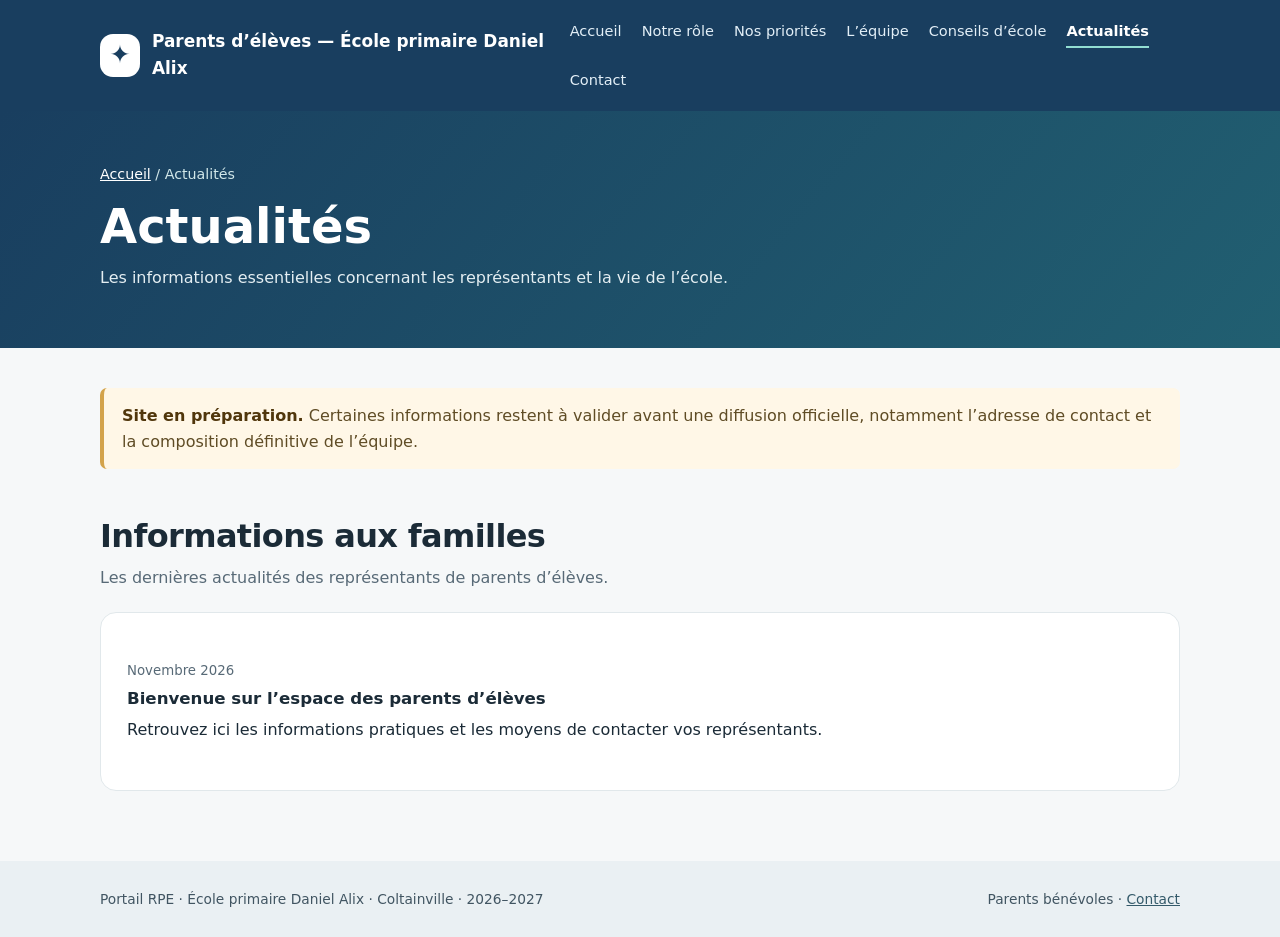
==== actualites.html @ e793947f "Add files via upload" ====
<!doctype html><html lang="fr"><head><meta charset="utf-8"><meta name="viewport" content="width=device-width, initial-scale=1"><meta name="theme-color" content="#193e5f"><title>Actualités | RPE École Daniel Alix – Coltainville</title><meta name="description" content="Les informations essentielles concernant les représentants et la vie de l’école."><link rel="stylesheet" href="style.css"></head><body><header class="sitehead"><div class="wrap top"><a href="index.html" class="brand"><span class="logo" aria-hidden="true">✦</span><span>Parents d’élèves <span id="school-title">— École Daniel Alix</span></span></a><nav class="nav" aria-label="Navigation principale"><a href="index.html">Accueil</a><a href="role.html">Notre rôle</a><a href="priorites.html">Nos priorités</a><a href="equipe.html">L’équipe</a><a href="conseils.html">Conseils d’école</a><a href="actualites.html" class="active" aria-current="page">Actualités</a><a href="contact.html">Contact</a></nav></div></header><section class="pagehero"><div class="wrap"><div class="breadcrumb"><a href="index.html">Accueil</a> / Actualités</div><h1>Actualités</h1><p>Les informations essentielles concernant les représentants et la vie de l’école.</p></div></section><main class="wrap page-content"><div class="notice" id="demo-note"><strong>Site en préparation.</strong> Certaines informations restent à valider avant une diffusion officielle, notamment l’adresse de contact et la composition définitive de l’équipe.</div><section class="section"><h2>Informations aux familles</h2><p class="lead">Les dernières actualités des représentants de parents d’élèves.</p><div class="panel" id="news-list"><p class="muted">Les actualités seront publiées prochainement.</p></div></section></main><footer class="footer"><div class="wrap"><span>Portail RPE · <span id="footer-school">École primaire Daniel Alix</span> · <span id="footer-city">Coltainville</span> · <span id="footer-year">2026–2027</span></span><span>Parents bénévoles · <a href="contact.html">Contact</a></span></div></footer><script src="configuration.js"></script><script src="site.js"></script></body></html>
---- style.css ----
:root{--navy:#193e5f;--dark:#102b43;--teal:#167b7a;--cream:#f6f8f9;--ink:#1b2b37;--muted:#586a77;--line:#e1e8eb;--white:#fff;--accent:#e4f4f1}*{box-sizing:border-box}html{scroll-behavior:smooth}body{margin:0;background:var(--cream);color:var(--ink);font:16px/1.6 system-ui,-apple-system,'Segoe UI',sans-serif}a{color:var(--teal)}button,input,textarea{font:inherit}button{cursor:pointer}.wrap{width:min(1080px,calc(100% - 36px));margin:auto}.sitehead{background:var(--navy);color:white}.top{display:flex;align-items:center;justify-content:space-between;gap:15px;padding:19px 0}.brand{display:flex;align-items:center;gap:12px;font-weight:800;color:white;text-decoration:none;font-size:1.06rem}.logo{width:43px;height:43px;background:#fff;color:var(--navy);border-radius:13px;display:grid;place-items:center;font-size:25px}.nav{display:flex;flex-wrap:wrap;gap:20px}.nav a{color:#e3eff7;text-decoration:none;font-size:.91rem}.nav a:hover,.nav a:focus{text-decoration:underline}.hero{padding:68px 0 79px;background:linear-gradient(130deg,#193e5f,#215f71);color:white}.eyebrow{display:inline-block;background:#ffffff20;border:1px solid #ffffff44;padding:4px 11px;border-radius:30px;font-size:.84rem;font-weight:700;letter-spacing:.03em}.hero h1{font-size:clamp(2rem,5.5vw,3.45rem);line-height:1.1;letter-spacing:-.035em;margin:23px 0 17px;max-width:690px}.hero p{max-width:650px;font-size:1.11rem;color:#e4eef2;margin:0 0 26px}.actions{display:flex;gap:12px;flex-wrap:wrap}.btn{display:inline-flex;align-items:center;justify-content:center;text-decoration:none;border:0;border-radius:11px;padding:12px 18px;font-weight:750;min-height:45px}.btn.light{background:white;color:var(--navy)}.btn.outline{border:1px solid #9ebdce;color:white}.btn.teal{background:var(--teal);color:white}.btn:focus-visible,.nav a:focus-visible{outline:3px solid #ffcc6a;outline-offset:3px}main{padding:40px 0 70px}.notice{border-left:4px solid #d3a34b;background:#fff7e7;padding:15px 18px;border-radius:7px;margin-bottom:34px;color:#5f4c25}.notice strong{color:#50360b}.section{margin-top:48px}.section h2{font-size:clamp(1.45rem,3vw,2rem);line-height:1.2;letter-spacing:-.02em;margin:0 0 9px}.lead{color:var(--muted);margin:0 0 22px}.cards{display:grid;grid-template-columns:repeat(3,1fr);gap:15px}.card{background:white;border:1px solid var(--line);box-shadow:0 2px 10px #092c4210;border-radius:16px;padding:22px}.card .symbol{font-size:26px}.card h3{margin:9px 0 5px;font-size:1.08rem}.card p{margin:0;color:var(--muted);font-size:.96rem}.two{display:grid;grid-template-columns:1fr 1fr;gap:18px}.panel{background:white;border:1px solid var(--line);border-radius:16px;padding:26px}.panel h3{margin:0 0 12px}.panel p{margin:0 0 14px}.pill{display:inline-block;background:var(--accent);color:#126160;font-weight:700;padding:4px 9px;font-size:.77rem;border-radius:30px}.muted{color:var(--muted)}ul.simple{padding-left:20px;margin-bottom:0}li{margin:7px 0}.news{border-top:1px solid var(--line);padding:18px 0}.news:first-of-type{border-top:0}.news h3{margin:3px 0;font-size:1.04rem}.news p{margin:4px 0}.form{display:grid;gap:14px}.field{display:grid;gap:5px;font-weight:650;font-size:.93rem}.field input,.field textarea{border:1px solid #a9b9c2;border-radius:9px;padding:10px 12px;min-width:0;background:white;color:var(--ink)}.field textarea{resize:vertical;min-height:130px}.field input:focus,.field textarea:focus{outline:3px solid #ace0d9;border-color:var(--teal)}.help{font-size:.85rem;color:var(--muted)}.footer{padding:27px 0;background:#eaf0f3;color:#415562;font-size:.86rem}.footer a{color:#345a6a}.footer .wrap{display:flex;justify-content:space-between;gap:15px;flex-wrap:wrap}.priority-grid{display:grid;grid-template-columns:repeat(2,minmax(0,1fr));gap:15px}.priority{display:flex;gap:15px;align-items:flex-start}.priority-icon{width:49px;height:49px;flex:0 0 49px;display:grid;place-items:center;background:#e8f3ec;border-radius:14px;font-size:25px}.priority h3{margin:0 0 5px;font-size:1.04rem}.priority p{margin:0;color:var(--muted);font-size:.94rem}.objective{margin-top:16px;background:#eaf4e9;border:1px solid #c6dcc5;border-radius:16px;padding:23px;text-align:center}.objective h3{margin:0 0 8px;color:var(--navy)}.objective p{margin:0 auto;max-width:760px}.team-groups{display:grid;grid-template-columns:repeat(2,minmax(0,1fr));gap:18px;margin-top:16px}.team-group{border:1px solid var(--line);border-radius:14px;padding:18px;background:#f8fafb}.team-group h3{margin:0 0 12px;color:var(--navy)}.team-group ul{list-style:none;padding:0;margin:0;display:grid;gap:8px}.team-group li{margin:0;background:white;border:1px solid var(--line);border-radius:9px;padding:9px 12px;font-weight:600}@media(max-width:640px){.team-groups{grid-template-columns:1fr}}.hide{display:none!important}#noemail{background:#fff3e6;border:1px solid #ecc78b;padding:11px;border-radius:9px;font-size:.91rem}.contact-options{padding:14px;border-radius:12px;background:#ecf7f5;margin-bottom:15px}.contact-options p{margin:0}@media(max-width:780px){.top{align-items:flex-start;flex-direction:column}.nav{gap:8px 18px}.hero{padding:48px 0 57px}.cards{grid-template-columns:1fr}.priority-grid{grid-template-columns:1fr}.two{grid-template-columns:1fr}.panel{padding:20px}.section{margin-top:39px}}

/* Navigation et documents multipages */
.nav a.active{color:#fff;border-bottom:2px solid #92ded2;padding-bottom:4px;font-weight:750}.pagehero{background:linear-gradient(130deg,#193e5f,#215f71);color:white;padding:52px 0 58px}.pagehero h1{font-size:clamp(2rem,5vw,3rem);line-height:1.15;margin:14px 0 10px}.pagehero p{max-width:700px;color:#e4eef2;margin:0}.breadcrumb{font-size:.89rem;color:#d1e7e9}.breadcrumb a{color:white}.page-content{min-height:43vh}.linkcard{display:block;text-decoration:none;color:var(--ink);transition:transform .15s,box-shadow .15s}.linkcard:hover{transform:translateY(-3px);box-shadow:0 7px 22px #092c4222}.linkcard .more{display:inline-block;margin-top:14px;color:var(--teal);font-weight:750}.doclist{display:grid;gap:12px}.docitem{display:flex;align-items:center;justify-content:space-between;gap:20px;border:1px solid var(--line);background:white;border-radius:13px;padding:16px 19px}.docitem strong{display:block}.docitem small{color:var(--muted)}.docitem .btn{flex-shrink:0}.empty{background:#fff;padding:20px;border:1px dashed #b9c9ce;border-radius:13px;color:var(--muted)}.backlink{display:inline-block;margin:25px 0 0}.sitehead .top{min-height:78px}@media(max-width:650px){.docitem{align-items:flex-start;flex-direction:column}.docitem .btn{width:100%}}
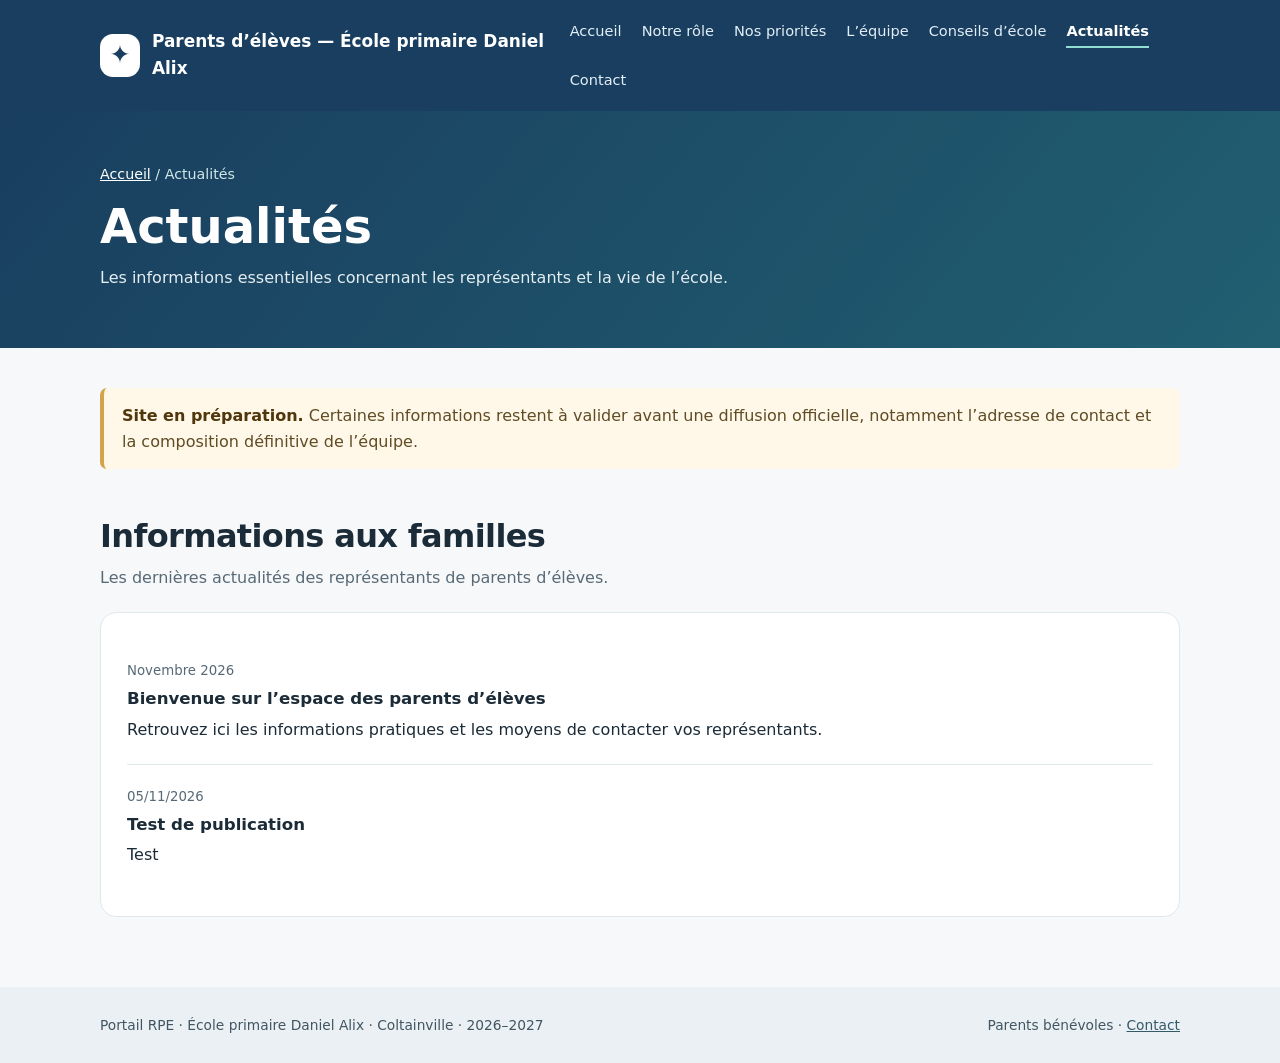
==== commit 19bb0caa: "Add files via upload" ====
--- a/actualites.html
+++ b/actualites.html
@@ -1 +1,2 @@
-<!doctype html><html lang="fr"><head><meta charset="utf-8"><meta name="viewport" content="width=device-width, initial-scale=1"><meta name="theme-color" content="#193e5f"><title>Actualités | RPE École Daniel Alix – Coltainville</title><meta name="description" content="Les informations essentielles concernant les représentants et la vie de l’école."><link rel="stylesheet" href="style.css"></head><body><header class="sitehead"><div class="wrap top"><a href="index.html" class="brand"><span class="logo" aria-hidden="true">✦</span><span>Parents d’élèves <span id="school-title">— École Daniel Alix</span></span></a><nav class="nav" aria-label="Navigation principale"><a href="index.html">Accueil</a><a href="role.html">Notre rôle</a><a href="priorites.html">Nos priorités</a><a href="equipe.html">L’équipe</a><a href="conseils.html">Conseils d’école</a><a href="actualites.html" class="active" aria-current="page">Actualités</a><a href="contact.html">Contact</a></nav></div></header><section class="pagehero"><div class="wrap"><div class="breadcrumb"><a href="index.html">Accueil</a> / Actualités</div><h1>Actualités</h1><p>Les informations essentielles concernant les représentants et la vie de l’école.</p></div></section><main class="wrap page-content"><div class="notice" id="demo-note"><strong>Site en préparation.</strong> Certaines informations restent à valider avant une diffusion officielle, notamment l’adresse de contact et la composition définitive de l’équipe.</div><section class="section"><h2>Informations aux familles</h2><p class="lead">Les dernières actualités des représentants de parents d’élèves.</p><div class="panel" id="news-list"><p class="muted">Les actualités seront publiées prochainement.</p></div></section></main><footer class="footer"><div class="wrap"><span>Portail RPE · <span id="footer-school">École primaire Daniel Alix</span> · <span id="footer-city">Coltainville</span> · <span id="footer-year">2026–2027</span></span><span>Parents bénévoles · <a href="contact.html">Contact</a></span></div></footer><script src="configuration.js"></script><script src="site.js"></script></body></html>+<!DOCTYPE html>
+<html lang="fr"><head><meta charset="utf-8"/><meta content="width=device-width, initial-scale=1" name="viewport"/><meta content="#193e5f" name="theme-color"/><title>Actualités | RPE École Daniel Alix – Coltainville</title><meta content="Les informations essentielles concernant les représentants et la vie de l’école." name="description"/><link href="style.css" rel="stylesheet"/></head><body data-page-cms="actualites"><header class="sitehead"><div class="wrap top"><a class="brand" href="index.html"><span aria-hidden="true" class="logo">✦</span><span>Parents d’élèves <span id="school-title">— École Daniel Alix</span></span></a><nav aria-label="Navigation principale" class="nav"><a href="index.html">Accueil</a><a href="role.html">Notre rôle</a><a href="priorites.html">Nos priorités</a><a href="equipe.html">L’équipe</a><a href="conseils.html">Conseils d’école</a><a aria-current="page" class="active" href="actualites.html">Actualités</a><a href="contact.html">Contact</a></nav></div></header><section class="pagehero"><div class="wrap"><div class="breadcrumb"><a href="index.html">Accueil</a> / Actualités</div><h1 data-cms-key="titre_01">Actualités</h1><p data-cms-key="texte_02">Les informations essentielles concernant les représentants et la vie de l’école.</p></div></section><main class="wrap page-content"><div class="notice" id="demo-note"><strong>Site en préparation.</strong> Certaines informations restent à valider avant une diffusion officielle, notamment l’adresse de contact et la composition définitive de l’équipe.</div><section class="section"><h2 data-cms-key="rubrique_03">Informations aux familles</h2><p class="lead" data-cms-key="texte_04">Les dernières actualités des représentants de parents d’élèves.</p><div class="panel" id="news-list"><p class="muted">Les actualités seront publiées prochainement.</p></div></section></main><footer class="footer"><div class="wrap"><span>Portail RPE · <span id="footer-school">École primaire Daniel Alix</span> · <span id="footer-city">Coltainville</span> · <span id="footer-year">2026–2027</span></span><span>Parents bénévoles · <a href="contact.html">Contact</a></span></div></footer><script src="configuration.js"></script><script src="site.js"></script></body></html>
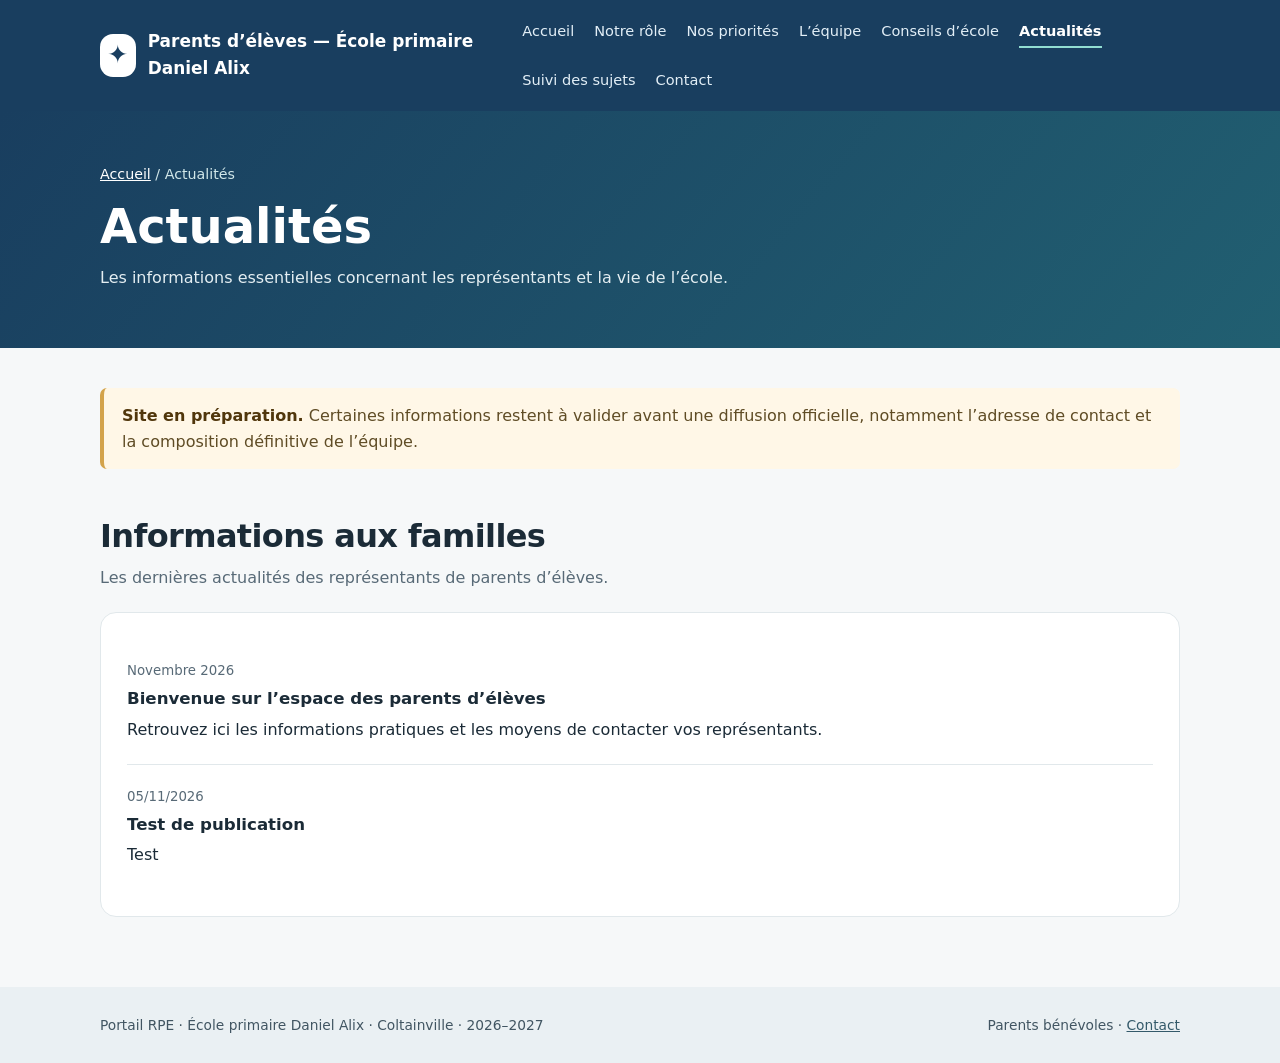
==== commit d0885da8: "Add files via upload" ====
--- a/actualites.html
+++ b/actualites.html
@@ -1,2 +1,3 @@
 <!DOCTYPE html>
-<html lang="fr"><head><meta charset="utf-8"/><meta content="width=device-width, initial-scale=1" name="viewport"/><meta content="#193e5f" name="theme-color"/><title>Actualités | RPE École Daniel Alix – Coltainville</title><meta content="Les informations essentielles concernant les représentants et la vie de l’école." name="description"/><link href="style.css" rel="stylesheet"/></head><body data-page-cms="actualites"><header class="sitehead"><div class="wrap top"><a class="brand" href="index.html"><span aria-hidden="true" class="logo">✦</span><span>Parents d’élèves <span id="school-title">— École Daniel Alix</span></span></a><nav aria-label="Navigation principale" class="nav"><a href="index.html">Accueil</a><a href="role.html">Notre rôle</a><a href="priorites.html">Nos priorités</a><a href="equipe.html">L’équipe</a><a href="conseils.html">Conseils d’école</a><a aria-current="page" class="active" href="actualites.html">Actualités</a><a href="contact.html">Contact</a></nav></div></header><section class="pagehero"><div class="wrap"><div class="breadcrumb"><a href="index.html">Accueil</a> / Actualités</div><h1 data-cms-key="titre_01">Actualités</h1><p data-cms-key="texte_02">Les informations essentielles concernant les représentants et la vie de l’école.</p></div></section><main class="wrap page-content"><div class="notice" id="demo-note"><strong>Site en préparation.</strong> Certaines informations restent à valider avant une diffusion officielle, notamment l’adresse de contact et la composition définitive de l’équipe.</div><section class="section"><h2 data-cms-key="rubrique_03">Informations aux familles</h2><p class="lead" data-cms-key="texte_04">Les dernières actualités des représentants de parents d’élèves.</p><div class="panel" id="news-list"><p class="muted">Les actualités seront publiées prochainement.</p></div></section></main><footer class="footer"><div class="wrap"><span>Portail RPE · <span id="footer-school">École primaire Daniel Alix</span> · <span id="footer-city">Coltainville</span> · <span id="footer-year">2026–2027</span></span><span>Parents bénévoles · <a href="contact.html">Contact</a></span></div></footer><script src="configuration.js"></script><script src="site.js"></script></body></html>+
+<html lang="fr"><head><meta charset="utf-8"/><meta content="width=device-width, initial-scale=1" name="viewport"/><meta content="#193e5f" name="theme-color"/><title>Actualités | RPE École Daniel Alix – Coltainville</title><meta content="Les informations essentielles concernant les représentants et la vie de l’école." name="description"/><link href="style.css" rel="stylesheet"/></head><body data-page-cms="actualites"><header class="sitehead"><div class="wrap top"><a class="brand" href="index.html"><span aria-hidden="true" class="logo">✦</span><span>Parents d’élèves <span id="school-title">— École Daniel Alix</span></span></a><nav aria-label="Navigation principale" class="nav"><a href="index.html">Accueil</a><a href="role.html">Notre rôle</a><a href="priorites.html">Nos priorités</a><a href="equipe.html">L’équipe</a><a href="conseils.html">Conseils d’école</a><a aria-current="page" class="active" href="actualites.html">Actualités</a><a href="suivi.html">Suivi des sujets</a><a href="contact.html">Contact</a></nav></div></header><section class="pagehero"><div class="wrap"><div class="breadcrumb"><a href="index.html">Accueil</a> / Actualités</div><h1 data-cms-key="titre_01">Actualités</h1><p data-cms-key="texte_02">Les informations essentielles concernant les représentants et la vie de l’école.</p></div></section><main class="wrap page-content"><div class="notice" id="demo-note"><strong>Site en préparation.</strong> Certaines informations restent à valider avant une diffusion officielle, notamment l’adresse de contact et la composition définitive de l’équipe.</div><section class="section"><h2 data-cms-key="rubrique_03">Informations aux familles</h2><p class="lead" data-cms-key="texte_04">Les dernières actualités des représentants de parents d’élèves.</p><div class="panel" id="news-list"><p class="muted">Les actualités seront publiées prochainement.</p></div></section></main><footer class="footer"><div class="wrap"><span>Portail RPE · <span id="footer-school">École primaire Daniel Alix</span> · <span id="footer-city">Coltainville</span> · <span id="footer-year">2026–2027</span></span><span>Parents bénévoles · <a href="contact.html">Contact</a></span></div></footer><script src="configuration.js"></script><script src="site.js"></script></body></html>
--- a/style.css
+++ b/style.css
@@ -2,4 +2,14 @@
 :root{--navy:#193e5f;--dark:#102b43;--teal:#167b7a;--cream:#f6f8f9;--ink:#1b2b37;--muted:#586a77;--line:#e1e8eb;--white:#fff;--accent:#e4f4f1}*{box-sizing:border-box}html{scroll-behavior:smooth}body{margin:0;background:var(--cream);color:var(--ink);font:16px/1.6 system-ui,-apple-system,'Segoe UI',sans-serif}a{color:var(--teal)}button,input,textarea{font:inherit}button{cursor:pointer}.wrap{width:min(1080px,calc(100% - 36px));margin:auto}.sitehead{background:var(--navy);color:white}.top{display:flex;align-items:center;justify-content:space-between;gap:15px;padding:19px 0}.brand{display:flex;align-items:center;gap:12px;font-weight:800;color:white;text-decoration:none;font-size:1.06rem}.logo{width:43px;height:43px;background:#fff;color:var(--navy);border-radius:13px;display:grid;place-items:center;font-size:25px}.nav{display:flex;flex-wrap:wrap;gap:20px}.nav a{color:#e3eff7;text-decoration:none;font-size:.91rem}.nav a:hover,.nav a:focus{text-decoration:underline}.hero{padding:68px 0 79px;background:linear-gradient(130deg,#193e5f,#215f71);color:white}.eyebrow{display:inline-block;background:#ffffff20;border:1px solid #ffffff44;padding:4px 11px;border-radius:30px;font-size:.84rem;font-weight:700;letter-spacing:.03em}.hero h1{font-size:clamp(2rem,5.5vw,3.45rem);line-height:1.1;letter-spacing:-.035em;margin:23px 0 17px;max-width:690px}.hero p{max-width:650px;font-size:1.11rem;color:#e4eef2;margin:0 0 26px}.actions{display:flex;gap:12px;flex-wrap:wrap}.btn{display:inline-flex;align-items:center;justify-content:center;text-decoration:none;border:0;border-radius:11px;padding:12px 18px;font-weight:750;min-height:45px}.btn.light{background:white;color:var(--navy)}.btn.outline{border:1px solid #9ebdce;color:white}.btn.teal{background:var(--teal);color:white}.btn:focus-visible,.nav a:focus-visible{outline:3px solid #ffcc6a;outline-offset:3px}main{padding:40px 0 70px}.notice{border-left:4px solid #d3a34b;background:#fff7e7;padding:15px 18px;border-radius:7px;margin-bottom:34px;color:#5f4c25}.notice strong{color:#50360b}.section{margin-top:48px}.section h2{font-size:clamp(1.45rem,3vw,2rem);line-height:1.2;letter-spacing:-.02em;margin:0 0 9px}.lead{color:var(--muted);margin:0 0 22px}.cards{display:grid;grid-template-columns:repeat(3,1fr);gap:15px}.card{background:white;border:1px solid var(--line);box-shadow:0 2px 10px #092c4210;border-radius:16px;padding:22px}.card .symbol{font-size:26px}.card h3{margin:9px 0 5px;font-size:1.08rem}.card p{margin:0;color:var(--muted);font-size:.96rem}.two{display:grid;grid-template-columns:1fr 1fr;gap:18px}.panel{background:white;border:1px solid var(--line);border-radius:16px;padding:26px}.panel h3{margin:0 0 12px}.panel p{margin:0 0 14px}.pill{display:inline-block;background:var(--accent);color:#126160;font-weight:700;padding:4px 9px;font-size:.77rem;border-radius:30px}.muted{color:var(--muted)}ul.simple{padding-left:20px;margin-bottom:0}li{margin:7px 0}.news{border-top:1px solid var(--line);padding:18px 0}.news:first-of-type{border-top:0}.news h3{margin:3px 0;font-size:1.04rem}.news p{margin:4px 0}.form{display:grid;gap:14px}.field{display:grid;gap:5px;font-weight:650;font-size:.93rem}.field input,.field textarea{border:1px solid #a9b9c2;border-radius:9px;padding:10px 12px;min-width:0;background:white;color:var(--ink)}.field textarea{resize:vertical;min-height:130px}.field input:focus,.field textarea:focus{outline:3px solid #ace0d9;border-color:var(--teal)}.help{font-size:.85rem;color:var(--muted)}.footer{padding:27px 0;background:#eaf0f3;color:#415562;font-size:.86rem}.footer a{color:#345a6a}.footer .wrap{display:flex;justify-content:space-between;gap:15px;flex-wrap:wrap}.priority-grid{display:grid;grid-template-columns:repeat(2,minmax(0,1fr));gap:15px}.priority{display:flex;gap:15px;align-items:flex-start}.priority-icon{width:49px;height:49px;flex:0 0 49px;display:grid;place-items:center;background:#e8f3ec;border-radius:14px;font-size:25px}.priority h3{margin:0 0 5px;font-size:1.04rem}.priority p{margin:0;color:var(--muted);font-size:.94rem}.objective{margin-top:16px;background:#eaf4e9;border:1px solid #c6dcc5;border-radius:16px;padding:23px;text-align:center}.objective h3{margin:0 0 8px;color:var(--navy)}.objective p{margin:0 auto;max-width:760px}.team-groups{display:grid;grid-template-columns:repeat(2,minmax(0,1fr));gap:18px;margin-top:16px}.team-group{border:1px solid var(--line);border-radius:14px;padding:18px;background:#f8fafb}.team-group h3{margin:0 0 12px;color:var(--navy)}.team-group ul{list-style:none;padding:0;margin:0;display:grid;gap:8px}.team-group li{margin:0;background:white;border:1px solid var(--line);border-radius:9px;padding:9px 12px;font-weight:600}@media(max-width:640px){.team-groups{grid-template-columns:1fr}}.hide{display:none!important}#noemail{background:#fff3e6;border:1px solid #ecc78b;padding:11px;border-radius:9px;font-size:.91rem}.contact-options{padding:14px;border-radius:12px;background:#ecf7f5;margin-bottom:15px}.contact-options p{margin:0}@media(max-width:780px){.top{align-items:flex-start;flex-direction:column}.nav{gap:8px 18px}.hero{padding:48px 0 57px}.cards{grid-template-columns:1fr}.priority-grid{grid-template-columns:1fr}.two{grid-template-columns:1fr}.panel{padding:20px}.section{margin-top:39px}}
 
 /* Navigation et documents multipages */
-.nav a.active{color:#fff;border-bottom:2px solid #92ded2;padding-bottom:4px;font-weight:750}.pagehero{background:linear-gradient(130deg,#193e5f,#215f71);color:white;padding:52px 0 58px}.pagehero h1{font-size:clamp(2rem,5vw,3rem);line-height:1.15;margin:14px 0 10px}.pagehero p{max-width:700px;color:#e4eef2;margin:0}.breadcrumb{font-size:.89rem;color:#d1e7e9}.breadcrumb a{color:white}.page-content{min-height:43vh}.linkcard{display:block;text-decoration:none;color:var(--ink);transition:transform .15s,box-shadow .15s}.linkcard:hover{transform:translateY(-3px);box-shadow:0 7px 22px #092c4222}.linkcard .more{display:inline-block;margin-top:14px;color:var(--teal);font-weight:750}.doclist{display:grid;gap:12px}.docitem{display:flex;align-items:center;justify-content:space-between;gap:20px;border:1px solid var(--line);background:white;border-radius:13px;padding:16px 19px}.docitem strong{display:block}.docitem small{color:var(--muted)}.docitem .btn{flex-shrink:0}.empty{background:#fff;padding:20px;border:1px dashed #b9c9ce;border-radius:13px;color:var(--muted)}.backlink{display:inline-block;margin:25px 0 0}.sitehead .top{min-height:78px}@media(max-width:650px){.docitem{align-items:flex-start;flex-direction:column}.docitem .btn{width:100%}}+.nav a.active{color:#fff;border-bottom:2px solid #92ded2;padding-bottom:4px;font-weight:750}.pagehero{background:linear-gradient(130deg,#193e5f,#215f71);color:white;padding:52px 0 58px}.pagehero h1{font-size:clamp(2rem,5vw,3rem);line-height:1.15;margin:14px 0 10px}.pagehero p{max-width:700px;color:#e4eef2;margin:0}.breadcrumb{font-size:.89rem;color:#d1e7e9}.breadcrumb a{color:white}.page-content{min-height:43vh}.linkcard{display:block;text-decoration:none;color:var(--ink);transition:transform .15s,box-shadow .15s}.linkcard:hover{transform:translateY(-3px);box-shadow:0 7px 22px #092c4222}.linkcard .more{display:inline-block;margin-top:14px;color:var(--teal);font-weight:750}.doclist{display:grid;gap:12px}.docitem{display:flex;align-items:center;justify-content:space-between;gap:20px;border:1px solid var(--line);background:white;border-radius:13px;padding:16px 19px}.docitem strong{display:block}.docitem small{color:var(--muted)}.docitem .btn{flex-shrink:0}.empty{background:#fff;padding:20px;border:1px dashed #b9c9ce;border-radius:13px;color:var(--muted)}.backlink{display:inline-block;margin:25px 0 0}.sitehead .top{min-height:78px}@media(max-width:650px){.docitem{align-items:flex-start;flex-direction:column}.docitem .btn{width:100%}}
+/* Formulaire public et suivi des demandes */
+.field select{border:1px solid #a9b9c2;border-radius:9px;padding:10px 12px;width:100%;background:#fff;color:var(--ink);font:inherit}
+.honeypot{position:absolute;left:-10000px;top:auto;width:1px;height:1px;overflow:hidden}
+.consent{display:flex;gap:11px;align-items:flex-start;font-size:.88rem;line-height:1.45}
+.consent input{margin-top:5px;flex-shrink:0}
+.suivi-items{display:grid;gap:14px;margin-top:20px}
+.suivi-item{background:white;border:1px solid var(--line);border-radius:14px;padding:21px}
+.suivi-item h3{margin:0 0 9px;color:var(--navy)}
+.suivi-status{display:inline-block;font-size:.8rem;background:#ecf7f5;color:#175d59;border-radius:20px;padding:3px 11px;font-weight:700}
+.suivi-item p{margin:12px 0 0;white-space:pre-wrap}
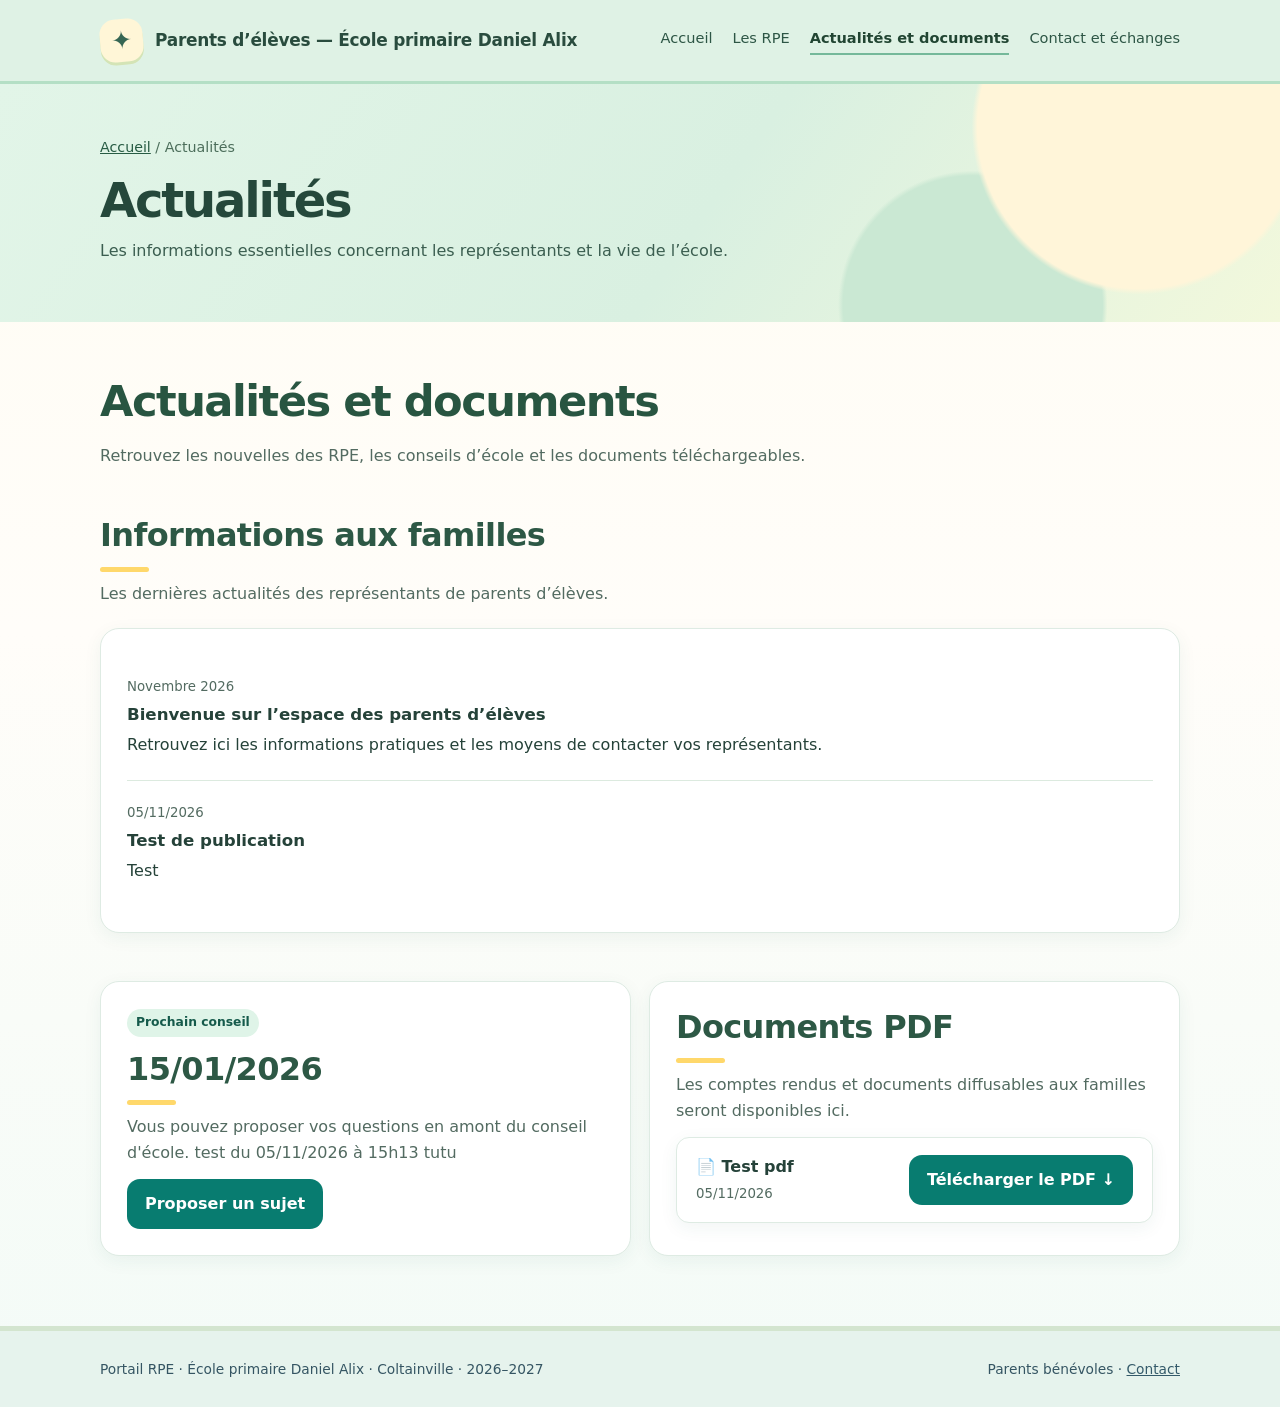
==== commit 17e3cb52: "Add files via upload" ====
--- a/actualites.html
+++ b/actualites.html
@@ -1,3 +1,3 @@
 <!DOCTYPE html>
 
-<html lang="fr"><head><meta charset="utf-8"/><meta content="width=device-width, initial-scale=1" name="viewport"/><meta content="#193e5f" name="theme-color"/><title>Actualités | RPE École Daniel Alix – Coltainville</title><meta content="Les informations essentielles concernant les représentants et la vie de l’école." name="description"/><link href="style.css" rel="stylesheet"/></head><body data-page-cms="actualites"><header class="sitehead"><div class="wrap top"><a class="brand" href="index.html"><span aria-hidden="true" class="logo">✦</span><span>Parents d’élèves <span id="school-title">— École Daniel Alix</span></span></a><nav aria-label="Navigation principale" class="nav"><a href="index.html">Accueil</a><a href="role.html">Notre rôle</a><a href="priorites.html">Nos priorités</a><a href="equipe.html">L’équipe</a><a href="conseils.html">Conseils d’école</a><a aria-current="page" class="active" href="actualites.html">Actualités</a><a href="suivi.html">Suivi des sujets</a><a href="contact.html">Contact</a></nav></div></header><section class="pagehero"><div class="wrap"><div class="breadcrumb"><a href="index.html">Accueil</a> / Actualités</div><h1 data-cms-key="titre_01">Actualités</h1><p data-cms-key="texte_02">Les informations essentielles concernant les représentants et la vie de l’école.</p></div></section><main class="wrap page-content"><div class="notice" id="demo-note"><strong>Site en préparation.</strong> Certaines informations restent à valider avant une diffusion officielle, notamment l’adresse de contact et la composition définitive de l’équipe.</div><section class="section"><h2 data-cms-key="rubrique_03">Informations aux familles</h2><p class="lead" data-cms-key="texte_04">Les dernières actualités des représentants de parents d’élèves.</p><div class="panel" id="news-list"><p class="muted">Les actualités seront publiées prochainement.</p></div></section></main><footer class="footer"><div class="wrap"><span>Portail RPE · <span id="footer-school">École primaire Daniel Alix</span> · <span id="footer-city">Coltainville</span> · <span id="footer-year">2026–2027</span></span><span>Parents bénévoles · <a href="contact.html">Contact</a></span></div></footer><script src="configuration.js"></script><script src="site.js"></script></body></html>+<html lang="fr"><head><meta charset="utf-8"/><meta content="width=device-width, initial-scale=1" name="viewport"/><meta content="#DFF2E5" name="theme-color"/><title>Actualités | RPE École Daniel Alix – Coltainville</title><meta content="Les informations essentielles concernant les représentants et la vie de l’école." name="description"/><link href="style.css" rel="stylesheet"/></head><body data-page-cms="actualites"><header class="sitehead"><div class="wrap top"><a class="brand" href="index.html"><span aria-hidden="true" class="logo">✦</span><span>Parents d’élèves <span id="school-title">— École Daniel Alix</span></span></a><nav aria-label="Navigation principale" class="nav"><a href="index.html">Accueil</a><a href="equipe.html">Les RPE</a><a aria-current="page" class="active" href="actualites.html">Actualités et documents</a><a href="contact.html">Contact et échanges</a></nav></div></header><section class="pagehero"><div class="wrap"><div class="breadcrumb"><a href="index.html">Accueil</a> / Actualités</div><h1 data-cms-key="titre_01">Actualités</h1><p data-cms-key="texte_02">Les informations essentielles concernant les représentants et la vie de l’école.</p></div></section><main class="wrap page-content"><section class="section page-intro"><h1>Actualités et documents</h1><p class="lead">Retrouvez les nouvelles des RPE, les conseils d’école et les documents téléchargeables.</p></section><section class="section" data-cms-source="actualites" id="actualites"><h2 data-cms-key="rubrique_03">Informations aux familles</h2><p class="lead" data-cms-key="texte_04">Les dernières actualités des représentants de parents d’élèves.</p><div class="panel" id="news-list"><p class="muted">Les actualités seront publiées prochainement.</p></div></section><section class="section" data-cms-source="conseils" id="conseil"><div class="two"><div class="panel"><span class="pill">Prochain conseil</span><h2 id="next-meeting" style="margin-top:13px">Date à confirmer</h2><p class="muted" id="meeting-note">Vous pouvez proposer vos questions en amont du conseil d’école.</p><a class="btn teal" href="contact.html">Proposer un sujet</a></div><div class="panel"><h2 data-cms-key="rubrique_03">Documents PDF</h2><p class="muted" data-cms-key="texte_05">Les comptes rendus et documents diffusables aux familles seront disponibles ici.</p><div class="doclist" id="documents"><div class="empty">Aucun PDF publié pour le moment.</div></div></div></div></section></main><footer class="footer"><div class="wrap"><span>Portail RPE · <span id="footer-school">École primaire Daniel Alix</span> · <span id="footer-city">Coltainville</span> · <span id="footer-year">2026–2027</span></span><span>Parents bénévoles · <a href="contact.html">Contact</a></span></div></footer><script src="configuration.js"></script><script src="site.js"></script></body></html>
--- a/style.css
+++ b/style.css
@@ -13,3 +13,101 @@
 .suivi-item h3{margin:0 0 9px;color:var(--navy)}
 .suivi-status{display:inline-block;font-size:.8rem;background:#ecf7f5;color:#175d59;border-radius:20px;padding:3px 11px;font-weight:700}
 .suivi-item p{margin:12px 0 0;white-space:pre-wrap}
+
+
+/* ===============================================================
+   THÈME RPE DANIEL ALIX — Couleurs joyeuses et accessibles
+   Modification uniquement visuelle : aucun impact sur le CMS,
+   les données ou le formulaire Netlify.
+   =============================================================== */
+:root{
+  --navy:#174665;
+  --dark:#17374b;
+  --teal:#087c70;
+  --cream:#fffdf7;
+  --ink:#203744;
+  --muted:#506573;
+  --line:#e2e9df;
+  --accent:#e4f6ed;
+  --white:#fff;
+  --sun:#ffd86b;
+  --coral:#ed7968;
+  --leaf:#76b998;
+  --sky:#b9e5f3;
+}
+body{background:linear-gradient(180deg,#fffcf2 0%,#fffdf9 45%,#f3fbf7 100%);}
+.sitehead{background:#174665;border-bottom:5px solid var(--sun);}
+.logo{background:var(--sun);color:#16435a;box-shadow:0 3px 0 #e9a54b;border-radius:15px;transform:rotate(-5deg);}
+.brand{letter-spacing:-.015em;}
+.nav a{color:#f1fafc;transition:background .2s,color .2s;}
+.nav a:hover,.nav a:focus-visible{color:#fff;text-decoration:none;background:#ffffff22;border-radius:8px;}
+.nav a.active{color:#fff9dd;border-color:var(--sun);}
+.hero,.pagehero{background:radial-gradient(circle at 90% 20%,#ffffff18 0 16%,transparent 16.4%),radial-gradient(circle at 78% 87%,#ffd86b44 0 12%,transparent 12.4%),linear-gradient(122deg,#174665 0%,#167a81 58%,#419d91 100%);}
+.hero{position:relative;overflow:hidden;}
+.hero:after{content:'✦';position:absolute;right:7%;top:13%;font-size:clamp(55px,9vw,140px);color:#ffda7066;pointer-events:none;transform:rotate(18deg);}
+.hero h1,.pagehero h1{letter-spacing:-.045em;text-wrap:balance;}
+.hero p,.pagehero p{color:#f3fcfb;}
+.eyebrow{background:#ffebaf;color:#29434c;border:0;box-shadow:0 2px 0 #e9bb58;}
+.btn{border-radius:13px;transition:transform .18s,filter .18s,box-shadow .18s;}
+.btn:hover{transform:translateY(-2px);filter:brightness(1.025);box-shadow:0 7px 14px #1a43521d;}
+.btn.light{background:var(--sun);color:#263d43;}
+.btn.teal{background:#087c70;color:#fff;}
+.btn.outline{border:2px solid #edf8f5;background:#ffffff10;color:#fff;}
+.notice{border-left:5px solid #e4ad3e;background:#fff5d6;color:#624a20;box-shadow:0 3px 12px #bba04d16;}
+.section h2{color:#19485a;}
+.section h2:after{content:'';display:block;width:49px;height:5px;background:var(--sun);border-radius:30px;margin-top:12px;}
+.card,.panel,.docitem,.suivi-item{border-color:#deebe3;box-shadow:0 5px 18px #225c5010;}
+.card{border-radius:20px;transition:transform .18s,box-shadow .18s;}
+.card:hover{transform:translateY(-3px);box-shadow:0 12px 28px #225c501c;}
+.card .symbol{display:inline-grid;place-items:center;min-width:47px;min-height:47px;background:#def5ec;border-radius:14px;padding:7px;}
+.cards > :nth-child(4n+2) .symbol{background:#fff1c8;}
+.cards > :nth-child(4n+3) .symbol{background:#fde5df;}
+.cards > :nth-child(4n+4) .symbol{background:#e4effb;}
+.linkcard .more{color:#006a62;}
+.panel{border-radius:19px;}
+.pill,.suivi-status{background:#dff4e8;color:#155a4b;}
+.priority-icon{background:#e1f4e9;border-radius:17px;}
+.priority-grid > :nth-child(4n+2) .priority-icon{background:#fff0c1;}
+.priority-grid > :nth-child(4n+3) .priority-icon{background:#ffe7df;}
+.priority-grid > :nth-child(4n+4) .priority-icon{background:#dff1fc;}
+.objective{background:linear-gradient(120deg,#fff5cb,#ebf9e9);border:1px solid #e6dd9d;}
+.team-group{background:#f8fdf9;}
+.team-group:nth-child(2){background:#fffbf0;}
+.team-group li{border-left:4px solid #91cdae;}
+.team-group:nth-child(2) li{border-left-color:#f1c76b;}
+.contact-options{background:#e7f7f0;}
+.field input:focus,.field textarea:focus,.field select:focus{outline:3px solid #c2e9d9;border-color:#148675;}
+.footer{background:#e6f3ed;border-top:5px solid #d3e5cf;color:#355563;}
+@media(prefers-reduced-motion:reduce){.btn,.card,.nav a{transition:none}.btn:hover,.card:hover{transform:none}}
+
+/* THÈME VERT PASTEL — en-tête et bandeaux de toutes les pages */
+:root{--navy:#315b4c;--dark:#25483b;--teal:#377a63;--cream:#fbfdf9;--ink:#254239;--muted:#536b61;--line:#dceadf;--accent:#e3f5e9}
+.sitehead{background:#dff2e5;color:#294c3e;border-bottom:3px solid #b4dfc5}
+.brand{color:#294c3e}
+.logo{background:#fff6d7;color:#356653;box-shadow:0 3px 0 #d4e4b6}
+.nav a{color:#2d5645}
+.nav a:hover,.nav a:focus-visible{color:#214532;background:#c6e7d2}
+.nav a.active{color:#214532;border-color:#75b99a}
+.hero,.pagehero{background:radial-gradient(circle at 89% 18%,#fff5d9 0 14%,transparent 14.5%),radial-gradient(circle at 76% 93%,#cae8d3 0 13%,transparent 13.5%),linear-gradient(125deg,#e2f5e8 0%,#d9f0e1 55%,#f2f8dc 100%);color:#284b3d}
+.hero h1,.pagehero h1{color:#25483b}
+.hero p,.pagehero p{color:#3b5e50}
+.hero:after{color:#ebbd6688}
+.eyebrow{background:#fff3cd;color:#486045;box-shadow:none}
+.btn.light{background:#fff5cd;color:#314c3d}
+.btn.outline{background:#ffffff9c;color:#2d5b45;border:2px solid #81b69a}
+.breadcrumb{color:#4c6e5b}
+.breadcrumb a{color:#285c44}
+.section h2{color:#2d5845}
+.objective h3,.team-group h3,.suivi-item h3{color:#315c4a}
+
+/* Réorganisation du portail en quatre rubriques principales */
+.page-content>.page-intro{margin-top:5px;margin-bottom:28px}
+.page-intro h1{font-size:clamp(2rem,4vw,2.7rem);letter-spacing:-.035em;color:#285541;margin:0 0 7px}
+.page-content>[id]{scroll-margin-top:25px}
+.hero-home{padding:56px clamp(18px,5vw,55px);margin-top:-40px;border-radius:0 0 28px 28px}
+.hero-home .hero-inner{max-width:920px;margin:auto}
+.cards-four{grid-template-columns:repeat(2,minmax(0,1fr))}
+.highlight-meeting{background:linear-gradient(110deg,#e5f5ea,#fff4d9);padding:25px;border:1px solid #cce6d6;border-radius:21px;display:flex;align-items:center;justify-content:space-between;gap:20px}
+.highlight-meeting h2{margin:8px 0 6px}.highlight-meeting p{margin:5px 0}.highlight-meeting .btn{flex-shrink:0}
+#role,#priorites,#benevolat,#conseil,#suivi{scroll-margin-top:20px}
+@media(max-width:760px){.cards-four{grid-template-columns:1fr}.highlight-meeting{align-items:stretch;flex-direction:column}.highlight-meeting .btn{width:100%}.hero-home{padding:40px 20px}}
